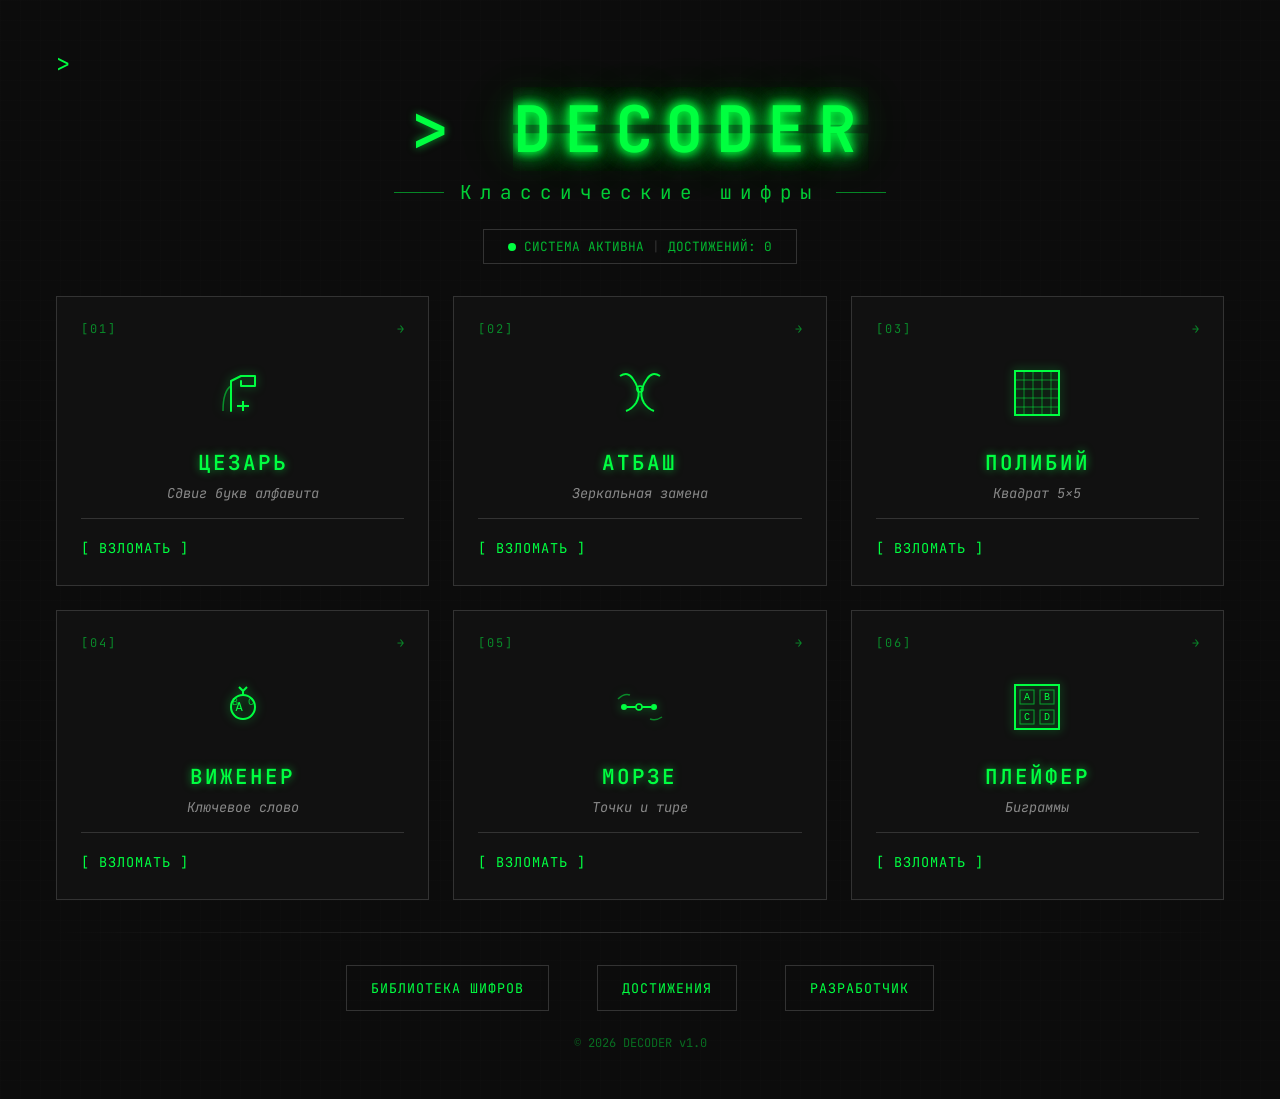
==== index.html @ 1907a8b9 "DECODER - первая версия" ====
<!DOCTYPE html>
<html lang="ru">
<head>
  <meta charset="UTF-8">
  <meta name="viewport" content="width=device-width, initial-scale=1.0, user-scalable=no">
  <title>DECODER | Классические шифры</title>
  <link rel="stylesheet" href="styles.css">
  <link rel="preconnect" href="https://fonts.googleapis.com">
  <link rel="preconnect" href="https://fonts.gstatic.com" crossorigin>
  <link href="https://fonts.googleapis.com/css2?family=JetBrains+Mono:wght@400;600&display=swap" rel="stylesheet">
</head>
<body>
  <div id="app">
    <div class="terminal-loader">
      <span class="prompt">></span> Загрузка системы...
      <div class="loading-bar"><div class="progress"></div></div>
    </div>
  </div>
  <script type="module" src="app.js"></script>
</body>
</html>
---- styles.css ----
:root {
  --bg-primary: #0C0C0C;
  --bg-secondary: #111111;
  --scratchpad-bg: #161616;
  --text-primary: #00FF41;
  --text-error: #FF3333;
  --text-link: #00BFFF;
  --border-dim: #333333;
  --border-bright: #00FF41;
  --font-mono: 'JetBrains Mono', 'Fira Code', 'Source Code Pro', 'Courier New', 'Consolas', monospace;
  --glow: 0 0 8px rgba(0, 255, 65, 0.6);
}

* {
  margin: 0;
  padding: 0;
  box-sizing: border-box;
}

body {
  background-color: var(--bg-primary);
  color: var(--text-primary);
  font-family: var(--font-mono);
  min-height: 100vh;
  display: flex;
  justify-content: center;
  align-items: flex-start;
  padding: 2rem;
  background-image: 
    linear-gradient(rgba(26, 26, 26, 0.1) 1px, transparent 1px),
    linear-gradient(90deg, rgba(26, 26, 26, 0.1) 1px, transparent 1px);
  background-size: 20px 20px;
}

#app {
  width: 100%;
  max-width: 1200px;
  margin: 0 auto;
}

/* Скроллбары */
::-webkit-scrollbar {
  width: 4px;
  height: 4px;
}
::-webkit-scrollbar-track {
  background: #000;
}
::-webkit-scrollbar-thumb {
  background: rgba(0, 255, 65, 0.5);
  border-radius: 2px;
}

/* Стандартный скроллбар для Firefox */
* {
  scrollbar-width: thin;
  scrollbar-color: rgba(0, 255, 65, 0.5) #000;
}

/* Базовые элементы */
h1, h2, h3, .title {
  font-family: var(--font-mono);
  text-transform: uppercase;
  letter-spacing: 2px;
  font-weight: 600;
  margin-bottom: 1.5rem;
  color: var(--text-primary);
  text-shadow: var(--glow);
}
h1::before, h2::before {
  content: '> ';
}
h1 { font-size: 2rem; }
h2 { font-size: 1.5rem; }

button {
  font-family: var(--font-mono);
  background: transparent;
  color: var(--text-primary);
  border: 1px solid var(--text-primary);
  padding: 0.8rem 1.5rem;
  cursor: pointer;
  text-transform: uppercase;
  letter-spacing: 1px;
  transition: all 0.2s ease;
  margin: 0.5rem;
  user-select: none;
}
button:hover {
  background: var(--text-primary);
  color: var(--bg-primary);
  box-shadow: var(--glow);
}
button:active {
  transform: scale(0.98);
}
button.primary {
  font-weight: bold;
  font-size: 1.2rem;
}
button.primary::before {
  content: '[ ';
}
button.primary::after {
  content: ' ]';
}
button.danger {
  border-color: var(--text-error);
  color: var(--text-error);
}
button.danger:hover {
  background: var(--text-error);
  color: var(--bg-primary);
}
button.small {
  padding: 0.4rem 0.8rem;
  font-size: 0.8rem;
}

input[type="text"],
input[type="number"] {
  font-family: var(--font-mono);
  background: transparent;
  border: none;
  border-bottom: 1px solid var(--border-dim);
  color: var(--text-primary);
  padding: 0.5rem 0.2rem;
  outline: none;
  caret-color: var(--text-primary);
  transition: border-color 0.3s;
}
input[type="text"]:focus,
input[type="number"]:focus {
  border-bottom-color: var(--border-bright);
}

input[type="range"] {
  -webkit-appearance: none;
  appearance: none;
  width: 100%;
  background: transparent;
}
input[type="range"]:focus {
  outline: none;
}
input[type="range"]::-webkit-slider-runnable-track {
  height: 4px;
  background: var(--border-dim);
  border: none;
}
input[type="range"]::-webkit-slider-thumb {
  -webkit-appearance: none;
  appearance: none;
  height: 16px;
  width: 16px;
  background: var(--text-primary);
  margin-top: -6px;
  cursor: pointer;
}
input[type="range"]::-moz-range-track {
  height: 4px;
  background: var(--border-dim);
  border: none;
}
input[type="range"]::-moz-range-thumb {
  height: 16px;
  width: 16px;
  background: var(--text-primary);
  border: none;
  cursor: pointer;
}

.panel {
  background: var(--bg-secondary);
  border: 1px solid #0F0F0F;
  padding: 1.5rem;
  margin-bottom: 1.5rem;
  transition: border-color 0.3s;
}
.panel:hover {
  border-color: var(--text-primary);
}

.label {
  text-transform: uppercase;
  font-size: 0.8rem;
  color: #888;
  letter-spacing: 1px;
  margin-bottom: 0.5rem;
}

.cipher-text {
  font-size: 2.5rem;
  letter-spacing: 0.5rem;
  word-break: break-all;
  color: var(--text-primary);
  text-shadow: var(--glow);
  background: rgba(0,0,0,0.5);
  padding: 1rem;
  border: 1px dashed var(--border-dim);
}

.prompt {
  color: var(--text-primary);
  margin-right: 5px;
}

.attempts-indicator {
  display: flex;
  align-items: center;
  gap: 1rem;
  font-size: 1.1rem;
}
.attempt-token {
  font-size: 1.5rem;
}

.error-message {
  color: var(--text-error);
  border: 1px solid var(--text-error);
  padding: 0.5rem;
  margin-top: 0.5rem;
  animation: pulse 0.5s 3;
}

@keyframes pulse {
  0% { opacity: 1; }
  50% { opacity: 0.3; }
  100% { opacity: 1; }
}

.timer {
  font-size: 2rem;
  font-weight: bold;
  background: #000;
  padding: 0.2rem 1rem;
  display: inline-block;
}
.timer.warning {
  color: var(--text-error);
  animation: blink 1s infinite;
}
.timer.critical {
  color: var(--text-error);
  animation: blink 0.5s infinite;
}
@keyframes blink {
  50% { opacity: 0; }
}

.grid {
  display: grid;
  gap: 1rem;
}
.grid-5x5 {
  grid-template-columns: repeat(5, 1fr);
}
.grid-cards {
  grid-template-columns: repeat(auto-fit, minmax(250px, 1fr));
}

.badge {
  display: inline-block;
  padding: 0.2rem 0.5rem;
  border: 1px solid var(--text-primary);
  margin: 0.2rem;
  font-size: 0.8rem;
}

.cipher-card {
  transition: all 0.3s;
}
.cipher-card:hover {
  border-color: var(--text-primary);
  box-shadow: var(--glow);
  transform: translateY(-2px);
}

.modal-overlay {
  position: fixed;
  top: 0; left: 0; right: 0; bottom: 0;
  background: rgba(0,0,0,0.85);
  display: flex;
  justify-content: center;
  align-items: center;
  z-index: 1000;
}
.modal-box {
  background: var(--bg-secondary);
  border: 1px solid var(--text-primary);
  padding: 2rem;
  max-width: 500px;
  width: 90%;
  text-align: center;
  box-shadow: 0 0 20px rgba(0,255,65,0.2);
  position: relative;
}
.modal-box h2::before {
  content: '[SYSTEM] ';
}
.modal-close-btn {
  position: absolute;
  top: 2px;
  right: 12px;
  background: transparent;
  border: 1px solid var(--text-primary);
  color: var(--text-primary);
  padding: 0.3rem 0.6rem;
  cursor: pointer;
  font-family: var(--font-mono);
  font-size: 0.9rem;
  transition: all 0.2s;
  line-height: 1;
}

.modal-close-btn:hover {
  background: var(--text-primary);
  color: var(--bg-primary);
  box-shadow: 0 0 5px rgba(0, 255, 65, 0.3);
}

.terminal-loader {
  text-align: center;
  margin-top: 20vh;
}
.loading-bar {
  width: 200px;
  height: 4px;
  background: var(--border-dim);
  margin: 1rem auto;
}
.progress {
  width: 50%;
  height: 100%;
  background: var(--text-primary);
  animation: loading 1.5s infinite;
}
@keyframes loading {
  0% { width: 0%; }
  100% { width: 100%; }
}

/* Адаптивность для планшетов */
@media (max-width: 768px) {
  body {
    padding: 1rem;
  }
  .cipher-text {
    font-size: 1.8rem;
    letter-spacing: 0.3rem;
  }
  .grid-cards {
    grid-template-columns: 1fr;
  }
}

.home-container {
  max-width: 1200px;
  margin: 0 auto;
  padding: 1rem;
}

/* Заголовок */
.home-header {
  text-align: center;
  margin-bottom: 2rem;
  position: relative;
}

.header-line {
  text-align: left;
  margin-bottom: 0.5rem;
}

.prompt-symbol {
  color: var(--text-primary);
  font-size: 1.5rem;
  animation: blink 1s infinite;
}

.main-title {
  font-size: 4rem;
  letter-spacing: 1rem;
  margin-bottom: 0.5rem;
  position: relative;
}

.glitch-text {
  position: relative;
  text-shadow: 
    0 0 10px rgba(0, 255, 65, 0.8),
    0 0 20px rgba(0, 255, 65, 0.6),
    0 0 40px rgba(0, 255, 65, 0.4),
    0 0 80px rgba(0, 255, 65, 0.2);
}

.glitch-text::before,
.glitch-text::after {
  content: attr(data-text);
  position: absolute;
  top: 0;
  left: 0;
  width: 100%;
  height: 100%;
}

.glitch-text::before {
  color: rgba(0, 255, 65, 0.3);
  animation: glitch-1 2s infinite;
  clip-path: polygon(0 0, 100% 0, 100% 45%, 0 45%);
}

.glitch-text::after {
  color: rgba(0, 255, 65, 0.3);
  animation: glitch-2 3s infinite;
  clip-path: polygon(0 55%, 100% 55%, 100% 100%, 0 100%);
}

@keyframes glitch-1 {
  0%, 100% { transform: translate(0); }
  20% { transform: translate(-2px, 2px); }
  40% { transform: translate(-2px, -1px); }
  60% { transform: translate(2px, 1px); }
  80% { transform: translate(2px, -1px); }
}

@keyframes glitch-2 {
  0%, 100% { transform: translate(0); }
  10% { transform: translate(2px, -1px); }
  30% { transform: translate(1px, 2px); }
  50% { transform: translate(-1px, -1px); }
  70% { transform: translate(-2px, 1px); }
  90% { transform: translate(1px, 2px); }
}

.subtitle-container {
  display: flex;
  align-items: center;
  justify-content: center;
  gap: 1rem;
  margin-bottom: 1.5rem;
}

.line-decoration {
  width: 50px;
  height: 1px;
  background: var(--text-primary);
  opacity: 0.5;
}

.subtitle {
  font-size: 1.2rem;
  letter-spacing: 0.5rem;
  color: var(--text-primary);
  opacity: 0.8;
}

.status-info {
  display: inline-flex;
  align-items: center;
  gap: 0.5rem;
  padding: 0.5rem 1.5rem;
  border: 1px solid var(--border-dim);
  font-size: 0.8rem;
}

.status-dot {
  width: 8px;
  height: 8px;
  background: var(--text-primary);
  border-radius: 50%;
  animation: pulse-status 2s infinite;
}

@keyframes pulse-status {
  0%, 100% { opacity: 1; box-shadow: 0 0 5px var(--text-primary); }
  50% { opacity: 0.3; box-shadow: 0 0 15px var(--text-primary); }
}

.status-separator {
  color: var(--border-dim);
}

.status-text {
  opacity: 0.7;
}

/* Сетка карточек */
.cipher-grid {
  display: grid;
  grid-template-columns: repeat(auto-fit, minmax(280px, 1fr));
  gap: 1.5rem;
  margin-bottom: 2rem;
}

.cipher-card {
  background: var(--bg-secondary);
  border: 1px solid var(--border-dim);
  padding: 1.5rem;
  cursor: pointer;
  position: relative;
  transition: all 0.3s ease;
  animation: fadeInUp 0.5s ease forwards;
  opacity: 0;
}

.cipher-card::before {
  content: '';
  position: absolute;
  top: 0;
  left: 0;
  right: 0;
  height: 1px;
  background: var(--text-primary);
  opacity: 0;
  transition: opacity 0.3s;
}

.cipher-card:hover {
  border-color: var(--text-primary);
  transform: translateY(-5px);
  box-shadow: 
    0 5px 20px rgba(0, 255, 65, 0.2),
    0 0 0 1px rgba(0, 255, 65, 0.3);
}

.cipher-card:hover::before {
  opacity: 1;
}

@keyframes fadeInUp {
  from {
    opacity: 0;
    transform: translateY(20px);
  }
  to {
    opacity: 1;
    transform: translateY(0);
  }
}

.card-header {
  display: flex;
  justify-content: space-between;
  align-items: center;
  margin-bottom: 1rem;
  font-size: 0.75rem;
  opacity: 0.5;
}

.card-number {
  letter-spacing: 2px;
}

.card-arrow {
  transition: transform 0.3s;
}

.cipher-card:hover .card-arrow {
  transform: translateX(5px);
}

.card-icon {
  display: flex;
  justify-content: center;
  align-items: center;
  height: 80px;
  margin-bottom: 1rem;
}

.card-icon svg {
  filter: drop-shadow(0 0 5px rgba(0, 255, 65, 0.5));
  transition: filter 0.3s;
}

.cipher-card:hover .card-icon svg {
  filter: drop-shadow(0 0 10px rgba(0, 255, 65, 0.8));
}

.card-content {
  text-align: center;
  margin-bottom: 1rem;
}

.card-title {
  font-size: 1.3rem;
  letter-spacing: 3px;
  margin-bottom: 0.5rem;
}

.card-description {
  font-size: 0.85rem;
  color: #888;
  font-style: italic;
}

.card-footer {
  display: flex;
  justify-content: space-between;
  align-items: center;
  padding-top: 1rem;
  border-top: 1px solid var(--border-dim);
  font-size: 0.85rem;
}

.card-action {
  letter-spacing: 1px;
  transition: all 0.3s;
}

.cipher-card:hover .card-action {
  text-shadow: 0 0 5px var(--text-primary);
}

.card-bracket {
  opacity: 0;
  transition: opacity 0.3s;
  font-size: 1.2rem;
}

.cipher-card:hover .card-bracket {
  opacity: 1;
}

/* Футер */
.home-footer {
  margin-top: 2rem;
}

.footer-line {
  height: 1px;
  background: linear-gradient(to right, transparent, var(--border-dim), transparent);
  margin-bottom: 1.5rem;
}

.footer-nav {
  display: flex;
  justify-content: center;
  gap: 2rem;
  flex-wrap: wrap;
  margin-bottom: 1rem;
}

.nav-button {
  display: flex;
  align-items: center;
  gap: 0.5rem;
  background: transparent;
  border: 1px solid var(--border-dim);
  color: var(--text-primary);
  padding: 0.8rem 1.5rem;
  cursor: pointer;
  transition: all 0.3s;
  position: relative;
}

.nav-button:hover {
  border-color: var(--text-primary);
  box-shadow: 0 0 10px rgba(0, 255, 65, 0.2);
}

.nav-icon {
  font-size: 1.2rem;
}

.nav-label {
  letter-spacing: 1px;
}

.nav-badge {
  background: var(--text-primary);
  color: var(--bg-primary);
  padding: 0.2rem 0.5rem;
  font-size: 0.7rem;
  font-weight: bold;
  border-radius: 2px;
  margin-left: 0.5rem;
}

.footer-copyright {
  text-align: center;
  font-size: 0.75rem;
  opacity: 0.4;
  margin-top: 1rem;
}

.copyright-symbol {
  opacity: 0.7;
}

/* ==================== DEVELOPER MODAL ==================== */

.dev-modal {
  position: fixed;
  top: 0;
  left: 0;
  right: 0;
  bottom: 0;
  background: rgba(0, 0, 0, 0.9);
  display: flex;
  justify-content: center;
  align-items: center;
  z-index: 1001;
  animation: fadeIn 0.3s;
}

.dev-modal-content {
  background: var(--bg-secondary);
  border: 1px solid var(--text-primary);
  width: 90%;
  max-width: 550px;
  box-shadow: 0 0 30px rgba(0, 255, 65, 0.2);
}

.dev-modal-header {
  display: flex;
  justify-content: space-between;
  align-items: center;
  padding: 1.2rem 1.5rem;
  border-bottom: 1px solid var(--border-dim);
  font-size: 1.1rem;
  letter-spacing: 3px;
  font-weight: bold;
  color: var(--text-primary);
}

.dev-modal-close {
  background: transparent;
  border: 1px solid var(--text-primary);
  color: var(--text-primary);
  padding: 0.3rem 0.6rem;
  cursor: pointer;
  font-family: var(--font-mono);
  font-size: 0.8rem;
  transition: all 0.2s;
}

.dev-modal-close:hover {
  background: var(--text-primary);
  color: var(--bg-primary);
  box-shadow: 0 0 5px rgba(0, 255, 65, 0.5);
}

.dev-modal-body {
  padding: 1.5rem;
}

.info-section {
  margin-bottom: 0.5rem;
}

.info-label {
  font-size: 0.7rem;
  letter-spacing: 2px;
  color: var(--text-primary);
  opacity: 0.6;
  margin-bottom: 0.3rem;
}

.info-value {
  font-size: 0.9rem;
  color: #ccc;
  line-height: 1.4;
}

.info-value.highlight {
  color: var(--text-primary);
  font-size: 1.1rem;
  font-weight: bold;
  text-shadow: 0 0 5px rgba(0, 255, 65, 0.3);
  letter-spacing: 1px;
}

.info-divider {
  height: 1px;
  background: linear-gradient(to right, transparent, var(--border-dim), transparent);
  margin: 1rem 0;
}

.tech-badge {
  display: inline-block;
  padding: 0.3rem 0.6rem;
  margin: 0.2rem;
  border: 1px solid var(--text-primary);
  color: var(--text-primary);
  font-size: 0.75rem;
  letter-spacing: 1px;
  transition: all 0.3s;
}

.tech-badge:hover {
  background: var(--text-primary);
  color: var(--bg-primary);
  box-shadow: 0 0 8px rgba(0, 255, 65, 0.4);
}

.dev-quote {
  text-align: center;
  font-style: italic;
  opacity: 0.5;
  margin-top: 1rem;
  font-size: 0.8rem;
  letter-spacing: 0.5px;
}

@keyframes fadeIn {
  from { 
    opacity: 0;
    transform: scale(0.95);
  }
  to { 
    opacity: 1;
    transform: scale(1);
  }
}

/* Адаптивность для модального окна */
@media (max-width: 768px) {
  .dev-modal-content {
    width: 95%;
    max-width: 95%;
  }
  
  .dev-modal-header {
    font-size: 0.9rem;
    padding: 1rem;
  }
  
  .dev-modal-body {
    padding: 1rem;
  }
  
  .info-value {
    font-size: 0.8rem;
  }
}

/* ==================== ACHIEVEMENTS STYLES ==================== */

.achievements-container {
  max-width: 1000px;
  margin: 0 auto;
  padding: 1rem;
}

.achievements-header {
  text-align: center;
  margin-bottom: 2rem;
}

/* Одна строка с процентом и категориями */
.stats-inline {
  display: flex;
  align-items: center;
  justify-content: center;
  gap: 2rem;
  flex-wrap: nowrap;
  padding: 1rem 1.5rem;
  border: 1px solid var(--border-dim);
  background: rgba(0, 0, 0, 0.3);
  overflow-x: auto;
  white-space: nowrap;
}

.stats-percent {
  display: flex;
  flex-direction: column;
  align-items: center;
  gap: 0.2rem;
  min-width: 80px;
  flex-shrink: 0;
}

.percent-value {
  font-size: 2.5rem;
  font-weight: bold;
  color: var(--text-primary);
  text-shadow: 0 0 15px rgba(0, 255, 65, 0.6);
  letter-spacing: 2px;
  line-height: 1;
}

.percent-label {
  font-size: 0.75rem;
  color: #888;
  letter-spacing: 1px;
}

.stats-categories {
  display: flex;
  gap: 1.5rem;
  align-items: center;
}

.stats-cat-item {
  display: flex;
  align-items: center;
  gap: 0.4rem;
  font-size: 0.75rem;
  letter-spacing: 1px;
  flex-shrink: 0;
}

.stats-cat-icon {
  font-size: 0.9rem;
}

.stats-cat-name {
  color: #888;
  text-transform: uppercase;
}

.stats-cat-count {
  color: var(--text-primary);
  font-weight: bold;
  font-size: 0.85rem;
}

/* Сетка достижений 2×N */
.achievements-grid-full {
  display: grid;
  grid-template-columns: repeat(2, 1fr);
  gap: 0.8rem;
  margin-top: 2rem;
}

/* ==================== ACHIEVEMENTS STYLES ==================== */

.achievements-container {
  max-width: 1000px;
  margin: 0 auto;
  padding: 1rem;
}

.achievements-header {
  text-align: center;
  margin-bottom: 2rem;
}

/* Статистика в одну строку */
.stats-inline {
  display: flex;
  align-items: center;
  justify-content: center;
  gap: 2rem;
  flex-wrap: nowrap;
  padding: 1.2rem 2rem;
  border: 1px solid var(--border-dim);
  background: rgba(0, 0, 0, 0.3);
  overflow-x: auto;
}

.stats-percent {
  display: flex;
  flex-direction: column;
  align-items: center;
  gap: 0.3rem;
  min-width: 90px;
  flex-shrink: 0;
}

.percent-value {
  font-size: 3rem;
  font-weight: bold;
  color: var(--text-primary);
  text-shadow: 0 0 20px rgba(0, 255, 65, 0.5);
  letter-spacing: 2px;
  line-height: 1;
}

.percent-label {
  font-size: 0.85rem;
  color: #888;
  letter-spacing: 2px;
}

.stats-categories {
  display: flex;
  gap: 2rem;
  align-items: center;
}

.stats-cat-item {
  display: flex;
  align-items: center;
  gap: 0.5rem;
  font-size: 0.8rem;
  letter-spacing: 1.5px;
  flex-shrink: 0;
}

.stats-cat-icon {
  font-size: 1rem;
}

.stats-cat-name {
  color: #888;
  font-weight: bold;
}

.stats-cat-count {
  color: var(--text-primary);
  font-weight: bold;
  font-size: 0.9rem;
  background: rgba(0, 255, 65, 0.1);
  padding: 0.2rem 0.5rem;
  border-radius: 2px;
}

/* Сетка достижений */
.achievements-grid-full {
  display: grid;
  grid-template-columns: repeat(2, 1fr);
  gap: 1rem;
  margin-top: 2rem;
}

/* Карточка достижения — КРУПНЕЕ */
.achievement-card {
  display: flex;
  align-items: center;
  gap: 1.2rem;
  padding: 1.4rem 1.6rem;
  border: 1px solid var(--border-dim);
  background: var(--bg-secondary);
  transition: all 0.3s;
  border-radius: 2px;
  min-height: 100px;
}

.achievement-card.unlocked {
  border-color: rgba(0, 255, 65, 0.25);
  background: rgba(0, 255, 65, 0.03);
}

.achievement-card.locked {
  opacity: 0.5;
  filter: grayscale(0.6);
}

.achievement-card:hover {
  border-color: var(--text-primary);
  transform: translateY(-3px);
  box-shadow: 0 6px 20px rgba(0, 255, 65, 0.15);
  z-index: 1;
}

.ach-icon {
  font-size: 2.8rem;
  min-width: 65px;
  text-align: center;
  filter: drop-shadow(0 0 5px rgba(0, 255, 65, 0.4));
  line-height: 1;
}

.locked .ach-icon {
  filter: grayscale(1) opacity(0.4);
}

.ach-info {
  flex: 1;
  min-width: 0;
}

.ach-header {
  display: flex;
  align-items: center;
  gap: 0.6rem;
  margin-bottom: 0.4rem;
}

.ach-header h3 {
  font-size: 1.05rem;
  margin: 0;
  color: var(--text-primary);
  letter-spacing: 1.5px;
  font-weight: bold;
  text-transform: uppercase;
}

.ach-cat-badge {
  font-size: 0.9rem;
  margin-left: auto;
  opacity: 0.9;
}

.ach-info p {
  font-size: 0.85rem;
  color: #bbb;
  margin: 0 0 0.5rem 0;
  line-height: 1.4;
}

.ach-meta {
  display: flex;
  align-items: center;
  gap: 0.5rem;
}

.ach-rarity-badge {
  font-size: 0.65rem;
  text-transform: uppercase;
  letter-spacing: 2px;
  padding: 0.15rem 0.5rem;
  border: 1px solid;
  border-radius: 2px;
  opacity: 0.9;
}

.ach-status {
  font-size: 1.4rem;
  min-width: 40px;
  text-align: center;
  flex-shrink: 0;
}

.ach-badge {
  display: inline-block;
  padding: 0.3rem 0.5rem;
  border-radius: 3px;
  font-size: 0.9rem;
}

.unlocked-badge {
  background: var(--text-primary);
  color: var(--bg-primary);
  box-shadow: 0 0 10px rgba(0, 255, 65, 0.5);
  font-weight: bold;
}

.locked-badge {
  color: var(--border-dim);
  opacity: 0.4;
  font-size: 1.2rem;
}

/* Адаптивность */
@media (max-width: 768px) {
  .stats-inline {
    flex-direction: column;
    gap: 1.2rem;
    padding: 1.2rem;
  }
  
  .stats-categories {
    flex-wrap: wrap;
    justify-content: center;
    gap: 1rem;
  }
  
  .achievements-grid-full {
    grid-template-columns: 1fr;
  }
  
  .achievement-card {
    padding: 1rem;
    gap: 0.8rem;
  }
  
  .ach-icon {
    font-size: 2rem;
    min-width: 50px;
  }
  
  .ach-header h3 {
    font-size: 0.9rem;
  }
  
  .ach-info p {
    font-size: 0.78rem;
  }
}

.library-container {
  max-width: 1200px;
  margin: 0 auto;
  padding: 1rem;
}

.library-header {
  text-align: center;
  margin-bottom: 3rem;
}

.library-grid {
  display: grid;
  grid-template-columns: repeat(auto-fit, minmax(350px, 1fr));
  gap: 1.5rem;
  margin-bottom: 2rem;
}

.library-card {
  background: var(--bg-secondary);
  border: 1px solid var(--border-dim);
  padding: 1.5rem;
  cursor: pointer;
  transition: all 0.3s ease;
  position: relative;
}

.library-card::after {
  content: '';
  position: absolute;
  bottom: 0;
  left: 0;
  right: 0;
  height: 2px;
  background: var(--text-primary);
  transform: scaleX(0);
  transition: transform 0.3s;
}

.library-card:hover {
  border-color: var(--text-primary);
  transform: translateY(-3px);
  box-shadow: 0 5px 15px rgba(0, 255, 65, 0.15);
}

.library-card:hover::after {
  transform: scaleX(1);
}

.library-card-header {
  display: flex;
  justify-content: space-between;
  align-items: center;
  margin-bottom: 1rem;
  font-size: 0.75rem;
  opacity: 0.5;
}

.library-card-title {
  font-size: 1.5rem;
  letter-spacing: 3px;
  margin-bottom: 1rem;
  color: var(--text-primary);
}

.library-card-preview {
  font-size: 0.85rem;
  color: #999;
  line-height: 1.5;
  margin-bottom: 1.5rem;
}

.library-card-footer {
  text-align: right;
  font-size: 0.85rem;
}

/* Детальный просмотр шифра */
#cipherDetail {
  position: fixed;
  top: 0;
  left: 0;
  right: 0;
  bottom: 0;
  z-index: 1000;
}

.detail-overlay {
  position: absolute;
  top: 0;
  left: 0;
  right: 0;
  bottom: 0;
  background: rgba(0, 0, 0, 0.9);
  overflow-y: auto;
  padding: 2rem 1rem;
  animation: fadeIn 0.3s;
}

.detail-content {
  max-width: 800px;
  margin: 0 auto;
  background: var(--bg-secondary);
  border: 1px solid var(--text-primary);
  box-shadow: 0 0 30px rgba(0, 255, 65, 0.2);
}

.detail-header {
  display: flex;
  justify-content: space-between;
  align-items: center;
  padding: 1.5rem;
  border-bottom: 2px solid var(--text-primary);
}

.detail-header h2 {
  margin: 0;
  font-size: 1.8rem;
  letter-spacing: 3px;
}

.detail-close {
  background: transparent;
  border: 1px solid var(--text-primary);
  color: var(--text-primary);
  padding: 0.5rem 0.8rem;
  cursor: pointer;
  font-family: var(--font-mono);
  font-size: 1rem;
  transition: all 0.2s;
}

.detail-close:hover {
  background: var(--text-primary);
  color: var(--bg-primary);
}

.detail-body {
  padding: 2rem;
}

.detail-section {
  margin-bottom: 2rem;
  padding-bottom: 2rem;
  border-bottom: 1px solid var(--border-dim);
}

.detail-section:last-child {
  border-bottom: none;
}

.detail-section-title {
  font-size: 1.1rem;
  letter-spacing: 2px;
  color: var(--text-primary);
  margin-bottom: 1rem;
  display: flex;
  align-items: center;
  gap: 0.5rem;
}

.section-icon {
  font-size: 1.2rem;
}

.detail-text {
  color: #ccc;
  line-height: 1.7;
}

.detail-text p {
  margin-bottom: 0.8rem;
}

.detail-text strong {
  color: var(--text-primary);
}

/* Блок примера */
.example-block {
  background: rgba(0, 0, 0, 0.3);
  border: 1px solid var(--border-dim);
  padding: 1rem;
  margin-top: 1rem;
}

.example-step {
  display: flex;
  gap: 1rem;
  margin-bottom: 0.5rem;
  align-items: baseline;
}

.example-label {
  min-width: 130px;
  font-size: 0.8rem;
  color: #888;
  letter-spacing: 1px;
}

.example-value {
  color: var(--text-primary);
  letter-spacing: 2px;
  font-weight: bold;
}

.example-value.highlight {
  font-size: 1.3rem;
  text-shadow: 0 0 5px rgba(0, 255, 65, 0.5);
}

.mini-grid {
  background: rgba(0, 255, 65, 0.03);
  padding: 0.5rem;
  border: 1px solid var(--border-dim);
  font-family: var(--font-mono);
  font-size: 0.75rem;
  line-height: 1.8;
  display: inline-block;
}

.mini-grid-row {
  letter-spacing: 2px;
}

/* Футер детального просмотра */
.detail-footer {
  padding: 1.5rem;
  border-top: 1px solid var(--border-dim);
  display: flex;
  justify-content: center;
  gap: 1rem;
  flex-wrap: wrap;
}

.detail-footer .nav-button {
  margin: 0;
}

/* Адаптивность */
@media (max-width: 768px) {
  .library-grid {
    grid-template-columns: 1fr;
  }
  
  .detail-content {
    max-width: 100%;
  }
  
  .detail-header h2 {
    font-size: 1.3rem;
    letter-spacing: 1px;
  }
  
  .detail-body {
    padding: 1.5rem;
  }
  
  .example-step {
    flex-direction: column;
    gap: 0.2rem;
  }
  
  .example-label {
    min-width: auto;
  }
}

.level-select-container {
  max-width: 900px;
  margin: 0 auto;
  padding: 1rem;
}

.level-select-header {
  margin-bottom: 1.5rem;
}

.levels-grid {
  display: grid;
  grid-template-columns: repeat(3, 1fr);
  gap: 1.2rem;
  margin-bottom: 1.5rem;
}

.level-card {
  background: var(--bg-secondary);
  border: 1px solid var(--border-dim);
  padding: 1.3rem 1.2rem;
  cursor: pointer;
  transition: all 0.3s ease;
  position: relative;
  display: flex;
  flex-direction: column;
}

.level-card::before {
  content: '';
  position: absolute;
  top: 0;
  left: 0;
  right: 0;
  height: 2px;
  background: var(--level-color, var(--text-primary));
  opacity: 0;
  transition: opacity 0.3s;
}

.level-card:hover {
  border-color: var(--level-color, var(--text-primary));
  transform: translateY(-4px);
  box-shadow: 0 6px 20px rgba(0, 0, 0, 0.4);
}

.level-card:hover::before {
  opacity: 1;
}

.level-card-header {
  display: flex;
  align-items: center;
  justify-content: space-between;
  gap: 0.5rem;
  margin-bottom: 0.8rem;
}

.level-icon {
  font-size: 1.8rem;
  line-height: 1;
}

.level-number {
  font-size: 0.6rem;
  letter-spacing: 2px;
  color: #777;
  text-transform: uppercase;
}

.level-name {
  font-size: 1.3rem;
  letter-spacing: 2px;
  margin-bottom: 1rem;
  font-weight: bold;
  text-align: center;
}

.level-stats {
  display: flex;
  flex-direction: column;
  gap: 0.35rem;
  margin-bottom: 1rem;
  flex: 1;
}

.level-stat {
  display: flex;
  justify-content: space-between;
  align-items: center;
  padding: 0.4rem 0;
  border-bottom: 1px solid rgba(255, 255, 255, 0.04);
}

.level-stat-label {
  font-size: 0.68rem;
  letter-spacing: 1px;
  color: #888;
  text-align: left;
}

.level-stat-value {
  font-size: 0.75rem;
  color: var(--text-primary);
  font-weight: bold;
  letter-spacing: 0.5px;
  text-align: right;
}

.level-description {
  font-size: 0.7rem;
  color: #999;
  line-height: 1.4;
  margin-bottom: 1rem;
  text-align: center;
  font-style: italic;
}

.level-play-btn {
  width: 100%;
  padding: 0.6rem;
  font-size: 0.9rem;
  letter-spacing: 2px;
  background: transparent;
  border: 2px solid;
  cursor: pointer;
  font-family: var(--font-mono);
  text-transform: uppercase;
  transition: all 0.3s;
  margin: 0;
}

.level-play-btn:hover {
  background: var(--level-color, var(--text-primary));
  color: var(--bg-primary) !important;
  box-shadow: 0 0 15px rgba(0, 255, 65, 0.2);
}

/* Адаптивность */
@media (max-width: 768px) {
  .levels-grid {
    grid-template-columns: 1fr;
    gap: 1rem;
  }
  
  .level-card {
    padding: 1.2rem;
  }
  
  .level-name {
    font-size: 1.2rem;
  }
}

.atbash-table {
  background: rgba(0, 0, 0, 0.3);
  border: 1px solid var(--border-dim);
  padding: 1rem;
  border-radius: 2px;
}

.atbash-table span {
  font-family: var(--font-mono);
}

.atbash-char-input {
  font-family: var(--font-mono) !important;
  outline: none;
  transition: all 0.2s ease;
}

.atbash-char-input:focus {
  border-color: var(--text-primary) !important;
  box-shadow: 0 0 8px rgba(0, 255, 65, 0.3);
  z-index: 1;
  position: relative;
}

.polybius-char-input {
  font-family: var(--font-mono) !important;
  outline: none;
  transition: all 0.2s ease;
  text-transform: uppercase;
  border-radius: 2px;
}

.polybius-char-input:focus {
  border-color: var(--text-primary) !important;
  box-shadow: 0 0 8px rgba(0, 255, 65, 0.3);
  z-index: 1;
  position: relative;
}

.polybius-char-input::placeholder {
  color: rgba(0, 255, 65, 0.15);
  font-size: 0.8rem;
}

.vigenere-char-input {
  font-family: var(--font-mono) !important;
  outline: none;
  transition: all 0.2s ease;
  text-transform: uppercase;
  border-radius: 2px;
}

.vigenere-char-input:focus {
  border-color: var(--text-primary) !important;
  box-shadow: 0 0 8px rgba(0, 255, 65, 0.3);
  z-index: 1;
  position: relative;
}

details summary {
  list-style: none;
}

details summary::-webkit-details-marker {
  display: none;
}

details summary:hover {
  color: var(--text-primary) !important;
}

details[open] summary {
  border-bottom: 1px solid #00FF41;
  color: var(--text-primary) !important;
}

.morse-char-input {
  font-family: var(--font-mono) !important;
  outline: none;
  transition: all 0.2s ease;
  text-transform: uppercase;
  border-radius: 2px;
}

.morse-char-input:focus {
  border-color: var(--text-primary) !important;
  box-shadow: 0 0 8px rgba(0, 255, 65, 0.3);
  z-index: 1;
  position: relative;
}

.playfair-char-input {
  font-family: var(--font-mono) !important;
  outline: none;
  transition: all 0.2s ease;
  text-transform: uppercase;
  border-radius: 2px;
}

.playfair-char-input:focus {
  border-color: var(--text-primary) !important;
  box-shadow: 0 0 8px rgba(0, 255, 65, 0.3);
  z-index: 1;
  position: relative;
}

.main-title {
  font-size: clamp(2rem, 5vw, 4rem);
  letter-spacing: clamp(0.3rem, 1vw, 1rem);
  margin-bottom: 0.5rem;
}

h2 {
  font-size: clamp(1.2rem, 3vw, 1.5rem);
}

.cipher-text {
  font-size: clamp(1.2rem, 3vw, 2.5rem);
  letter-spacing: clamp(0.3rem, 0.8vw, 0.5rem);
}

.achievements-header .main-title {
  font-size: clamp(2rem, 5vw, 3rem);
}

.percent-value {
  font-size: clamp(1.5rem, 4vw, 2.5rem);
}

.stat-value {
  font-size: clamp(1.2rem, 3vw, 2rem);
}

.library-header .main-title {
  font-size: clamp(2rem, 5vw, 2.5rem);
}

.library-card-title {
  font-size: clamp(1.1rem, 3vw, 1.5rem);
}

.detail-header h2 {
  font-size: clamp(1.2rem, 3vw, 1.8rem);
}
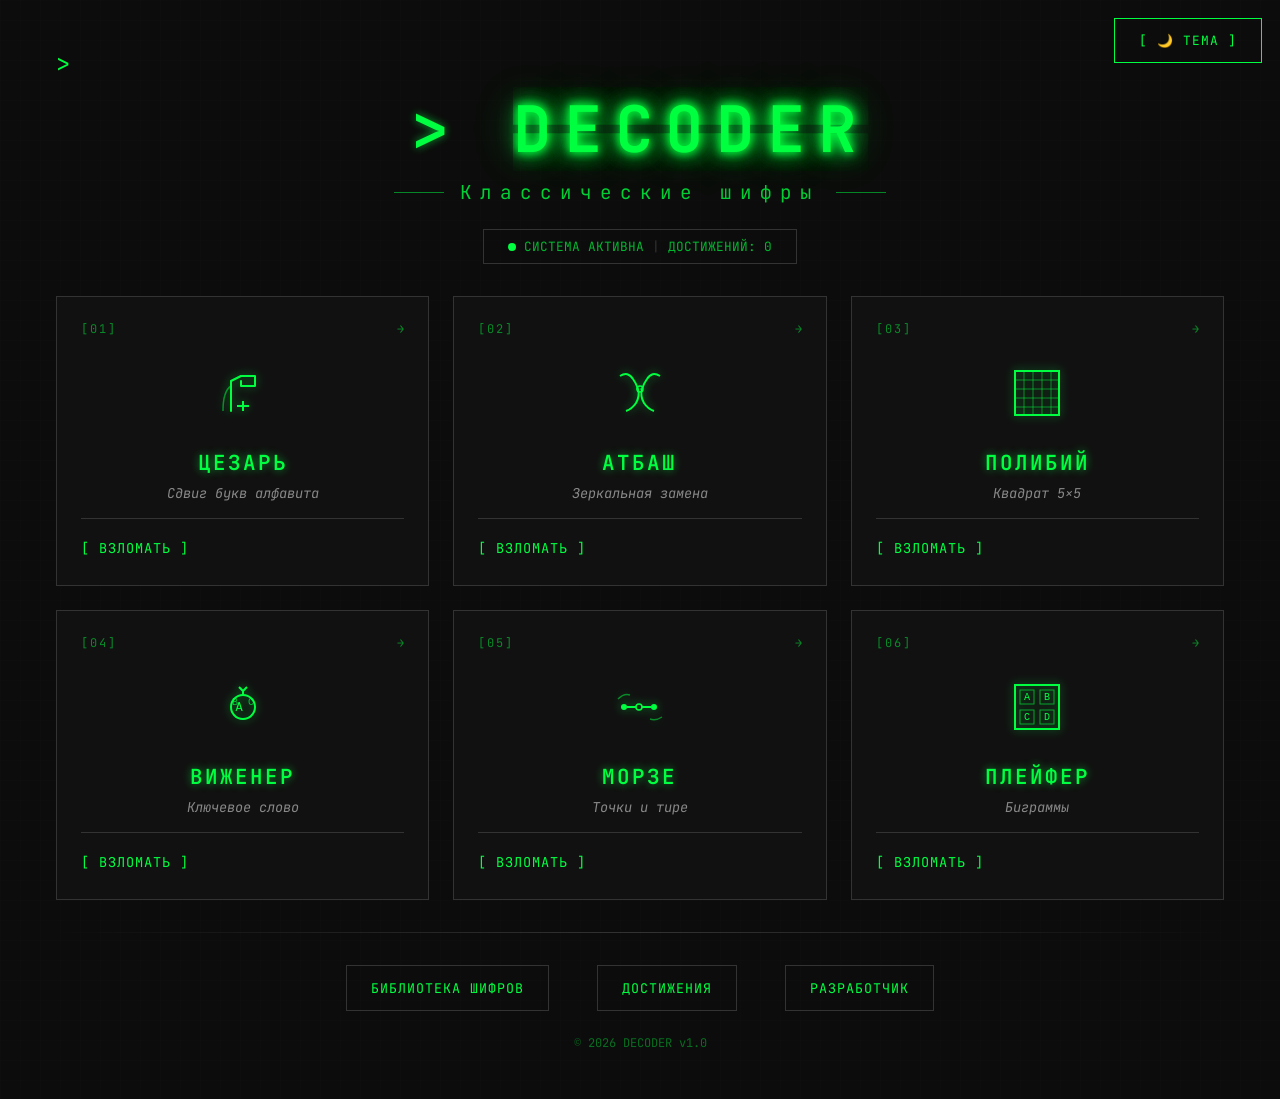
==== commit 37ed35d2: "style" ====
--- a/index.html
+++ b/index.html
@@ -17,5 +17,6 @@
     </div>
   </div>
   <script type="module" src="app.js"></script>
+  <button id="themeToggle" style="position: fixed; top: 10px; right: 10px; z-index: 9999; font-size: 0.8rem;">[ 🌙 ТЕМА ]</button>
 </body>
 </html>
--- a/styles.css
+++ b/styles.css
@@ -1736,4 +1736,93 @@
 
 .detail-header h2 {
   font-size: clamp(1.2rem, 3vw, 1.8rem);
+}
+
+body.light-theme {
+  background-color: #F0F0E8;
+  background-image: 
+    linear-gradient(rgba(0,0,0,0.03) 1px, transparent 1px),
+    linear-gradient(90deg, rgba(0,0,0,0.03) 1px, transparent 1px);
+  color: #1a3a1a;
+}
+
+body.light-theme .panel {
+  background: #FFFFFF;
+  border-color: #ccc;
+}
+
+body.light-theme .cipher-text {
+  color: #1a6b1a;
+  text-shadow: none;
+  background: #f5f5f0;
+}
+
+body.light-theme button {
+  color: #1a6b1a;
+  border-color: #1a6b1a;
+  background: #f9f9f5;
+}
+
+body.light-theme button:hover {
+  background: #1a6b1a;
+  color: #fff;
+}
+
+body.light-theme input[type="text"] {
+  color: #1a3a1a;
+  border-color: #999;
+}
+
+body.light-theme .modal-box {
+  background: #fff;
+  border-color: #1a6b1a;
+}
+
+body.light-theme .dev-modal-content {
+  background: #fff;
+}
+
+body.light-theme .main-title,
+body.light-theme h1, 
+body.light-theme h2 {
+  color: #1a6b1a;
+  text-shadow: none;
+}
+
+body.light-theme .level-card,
+body.light-theme .library-card,
+body.light-theme .achievement-card {
+  background: #fff;
+  border-color: #ccc;
+}
+
+body.light-theme .level-card:hover,
+body.light-theme .library-card:hover {
+  border-color: #1a6b1a;
+  box-shadow: 0 5px 15px rgba(0,0,0,0.1);
+}
+
+body.light-theme .glitch-text {
+  text-shadow: none;
+  color: #1a6b1a;
+}
+
+body.light-theme .timer {
+  background: #eee;
+  color: #1a3a1a;
+}
+
+body.light-theme .progress-bar-container {
+  background: #ddd;
+}
+
+body.light-theme .stats-inline {
+  background: #f5f5f0;
+  border-color: #ccc;
+}
+
+body.light-theme #themeToggle {
+  background: #1a6b1a;
+  color: #fff;
+  border: 1px solid #1a6b1a;
 }
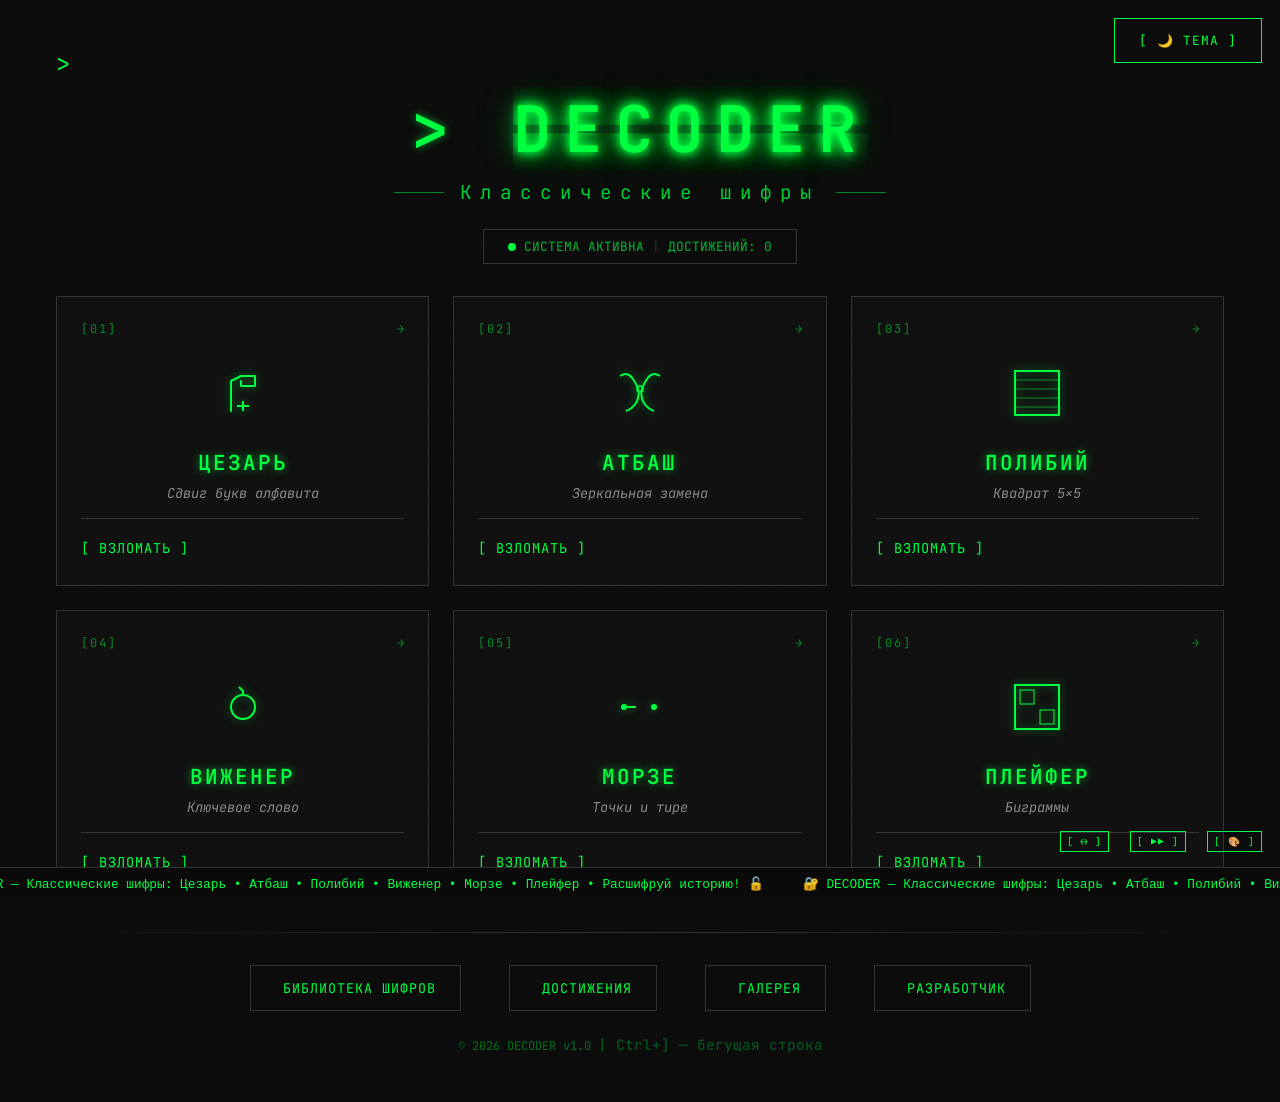
==== commit 68c2e606: "castom" ====
--- a/index.html
+++ b/index.html
@@ -18,5 +18,21 @@
   </div>
   <script type="module" src="app.js"></script>
   <button id="themeToggle" style="position: fixed; top: 10px; right: 10px; z-index: 9999; font-size: 0.8rem;">[ 🌙 ТЕМА ]</button>
+  <div id="marquee" style="position: fixed; bottom: 0; left: 0; right: 0; background: #0a0a0a; border-top: 1px solid #333; padding: 8px 0; z-index: 9998; overflow: hidden;">
+  <div id="marqueeText" style="white-space: nowrap; color: #00FF41; font-family: monospace; font-size: 0.8rem;">
+    🔐 DECODER — Классические шифры: Цезарь • Атбаш • Полибий • Виженер • Морзе • Плейфер • Расшифруй историю! 🔓
+  </div>
+</div>
+<div id="marquee" style="position: fixed; bottom: 0; left: 0; right: 0; background: #0a0a0a; border-top: 1px solid #333; padding: 8px 0; z-index: 9998; overflow: hidden; display: none;">
+  <div id="marqueeText" style="white-space: nowrap; color: #00FF41; font-family: monospace; font-size: 0.8rem;">
+    🔐 DECODER — Классические шифры: Цезарь • Атбаш • Полибий • Виженер • Морзе • Плейфер • Расшифруй историю! 🔓
+  </div>
+  <button id="marqueeClose" style="position: absolute; right: 10px; top: 50%; transform: translateY(-50%); background: transparent; border: 1px solid #00FF41; color: #00FF41; cursor: pointer; font-family: monospace; font-size: 0.7rem; padding: 2px 8px; margin: 0;">[X]</button>
+</div>
+<div id="marqueeControls" style="position: fixed; bottom: 40px; right: 10px; z-index: 9999; display: none; gap: 5px;">
+  <button id="marqueeDir" style="font-size:0.6rem;padding:3px 6px;">[ ↔ ]</button>
+  <button id="marqueeSpeed" style="font-size:0.6rem;padding:3px 6px;">[ ▶▶ ]</button>
+  <button id="marqueeColor" style="font-size:0.6rem;padding:3px 6px;">[ 🎨 ]</button>
+</div>
 </body>
 </html>
--- a/styles.css
+++ b/styles.css
@@ -257,6 +257,38 @@
 }
 .grid-cards {
   grid-template-columns: repeat(auto-fit, minmax(250px, 1fr));
+}
+
+.cipher-card {
+  position: relative;
+  overflow: hidden;
+}
+
+.cipher-card::before,
+.cipher-card::after {
+  content: '';
+  position: absolute;
+  left: 0;
+  right: 0;
+  height: 3px;
+  background: #00FF41;
+  transform: scaleX(0);
+  transition: transform 0.3s ease;
+}
+
+.cipher-card::before {
+  top: 0;
+  transform-origin: left;
+}
+
+.cipher-card::after {
+  bottom: 0;
+  transform-origin: right;
+}
+
+.cipher-card:hover::before,
+.cipher-card:hover::after {
+  transform: scaleX(1);
 }
 
 .badge {
@@ -1737,30 +1769,43 @@
 .detail-header h2 {
   font-size: clamp(1.2rem, 3vw, 1.8rem);
 }
+/* ==================== ПОЛНАЯ СВЕТЛАЯ ТЕМА ==================== */
 
 body.light-theme {
-  background-color: #F0F0E8;
+  background-color: #F5F5F0;
   background-image: 
-    linear-gradient(rgba(0,0,0,0.03) 1px, transparent 1px),
-    linear-gradient(90deg, rgba(0,0,0,0.03) 1px, transparent 1px);
+    linear-gradient(rgba(0,0,0,0.04) 1px, transparent 1px),
+    linear-gradient(90deg, rgba(0,0,0,0.04) 1px, transparent 1px);
   color: #1a3a1a;
 }
 
+/* Панели */
 body.light-theme .panel {
   background: #FFFFFF;
+  border-color: #d0d0c8;
+}
+
+body.light-theme .panel:hover {
+  border-color: #1a6b1a;
+}
+
+/* Текст */
+body.light-theme .cipher-text {
+  color: #1a6b1a !important;
+  text-shadow: none !important;
+  background: #fafaf5;
   border-color: #ccc;
 }
 
-body.light-theme .cipher-text {
-  color: #1a6b1a;
-  text-shadow: none;
-  background: #f5f5f0;
-}
-
+body.light-theme .label {
+  color: #666;
+}
+
+/* Кнопки */
 body.light-theme button {
   color: #1a6b1a;
   border-color: #1a6b1a;
-  background: #f9f9f5;
+  background: transparent;
 }
 
 body.light-theme button:hover {
@@ -1768,61 +1813,441 @@
   color: #fff;
 }
 
-body.light-theme input[type="text"] {
+body.light-theme button.primary {
+  color: #1a6b1a;
+  border-color: #1a6b1a;
+}
+
+body.light-theme button.primary:hover {
+  background: #1a6b1a;
+  color: #fff;
+}
+
+body.light-theme .nav-button {
+  color: #1a6b1a;
+  border-color: #1a6b1a;
+  background: #fff;
+}
+
+body.light-theme .nav-button:hover {
+  background: #1a6b1a;
+  color: #fff;
+}
+
+/* Поля ввода */
+body.light-theme input[type="text"],
+body.light-theme input[type="number"] {
   color: #1a3a1a;
-  border-color: #999;
-}
-
-body.light-theme .modal-box {
+  border-bottom-color: #999;
   background: #fff;
-  border-color: #1a6b1a;
-}
-
-body.light-theme .dev-modal-content {
-  background: #fff;
-}
-
+}
+
+body.light-theme input[type="text"]:focus,
+body.light-theme input[type="number"]:focus {
+  border-bottom-color: #1a6b1a;
+}
+
+/* Заголовки */
 body.light-theme .main-title,
 body.light-theme h1, 
-body.light-theme h2 {
+body.light-theme h2,
+body.light-theme h3 {
+  color: #1a6b1a !important;
+  text-shadow: none !important;
+}
+
+body.light-theme .glitch-text {
+  text-shadow: none !important;
+  color: #1a6b1a !important;
+}
+
+body.light-theme .glitch-text::before,
+body.light-theme .glitch-text::after {
+  display: none;
+}
+
+body.light-theme h1::before,
+body.light-theme h2::before {
   color: #1a6b1a;
-  text-shadow: none;
-}
-
+}
+
+/* Карточки */
+body.light-theme .cipher-card,
 body.light-theme .level-card,
 body.light-theme .library-card,
 body.light-theme .achievement-card {
   background: #fff;
-  border-color: #ccc;
-}
-
+  border-color: #d0d0c8;
+}
+
+body.light-theme .cipher-card:hover,
 body.light-theme .level-card:hover,
-body.light-theme .library-card:hover {
+body.light-theme .library-card:hover,
+body.light-theme .achievement-card:hover {
   border-color: #1a6b1a;
   box-shadow: 0 5px 15px rgba(0,0,0,0.1);
 }
 
-body.light-theme .glitch-text {
-  text-shadow: none;
+body.light-theme .card-title,
+body.light-theme .library-card-title,
+body.light-theme .level-name {
+  color: #1a6b1a !important;
+}
+
+body.light-theme .card-description {
+  color: #666;
+}
+
+body.light-theme .card-number,
+body.light-theme .card-arrow {
+  color: #888;
+}
+
+/* Таблицы и сетки */
+body.light-theme .atbash-table,
+body.light-theme details summary {
+  background: #f5f5f0;
+  border-color: #ccc;
+}
+
+body.light-theme details[open] summary {
+  border-bottom-color: #1a6b1a;
   color: #1a6b1a;
 }
 
+/* Таймер */
 body.light-theme .timer {
   background: #eee;
   color: #1a3a1a;
 }
 
+/* Индикатор попыток */
+body.light-theme .attempts-indicator {
+  color: #1a3a1a;
+}
+
+/* Статистика */
+body.light-theme .stats-inline {
+  background: #fafaf5;
+  border-color: #ccc;
+}
+
+body.light-theme .stats-cat-item {
+  color: #1a3a1a;
+}
+
+body.light-theme .percent-value {
+  color: #1a6b1a;
+  text-shadow: none;
+}
+
+body.light-theme .stat-value {
+  color: #1a6b1a;
+  text-shadow: none;
+}
+
+/* Прогресс-бар */
 body.light-theme .progress-bar-container {
   background: #ddd;
 }
 
-body.light-theme .stats-inline {
+/* Модальные окна */
+body.light-theme .modal-box {
+  background: #fff;
+  border-color: #1a6b1a;
+}
+
+body.light-theme .modal-header {
+  border-bottom-color: #ccc;
+}
+
+body.light-theme .modal-close-btn {
+  color: #1a6b1a;
+  border-color: #1a6b1a;
+}
+
+body.light-theme .modal-close-btn:hover {
+  background: #1a6b1a;
+  color: #fff;
+}
+
+body.light-theme .modal-content {
+  color: #333;
+}
+
+body.light-theme .dev-modal-content {
+  background: #fff;
+}
+
+body.light-theme .dev-modal-header {
+  border-bottom-color: #ccc;
+  color: #1a6b1a;
+}
+
+body.light-theme .dev-modal-body {
+  color: #333;
+}
+
+body.light-theme .info-label {
+  color: #666;
+}
+
+body.light-theme .info-value {
+  color: #333;
+}
+
+body.light-theme .info-value.highlight {
+  color: #1a6b1a;
+  text-shadow: none;
+}
+
+body.light-theme .info-divider {
+  background: #ddd;
+}
+
+body.light-theme .tech-badge {
+  color: #1a6b1a;
+  border-color: #1a6b1a;
+}
+
+body.light-theme .tech-badge:hover {
+  background: #1a6b1a;
+  color: #fff;
+}
+
+/* Детальный просмотр */
+body.light-theme .detail-overlay {
+  background: rgba(245,245,240,0.95);
+}
+
+body.light-theme .detail-content {
+  background: #fff;
+  border-color: #1a6b1a;
+}
+
+body.light-theme .detail-header {
+  border-bottom-color: #1a6b1a;
+}
+
+body.light-theme .detail-text {
+  color: #333;
+}
+
+body.light-theme .example-block {
   background: #f5f5f0;
   border-color: #ccc;
 }
 
+body.light-theme .example-value {
+  color: #1a6b1a;
+  text-shadow: none;
+}
+
+body.light-theme .example-value.highlight {
+  color: #1a6b1a;
+  text-shadow: none;
+}
+
+/* Библиотека */
+body.light-theme .library-card-preview {
+  color: #666;
+}
+
+body.light-theme .library-card:hover::after {
+  background: #1a6b1a;
+}
+
+/* Достижения */
+body.light-theme .achievement-card.unlocked {
+  border-color: rgba(26,107,26,0.3);
+  background: rgba(26,107,26,0.03);
+}
+
+body.light-theme .achievement-card.locked {
+  opacity: 0.6;
+}
+
+body.light-theme .ach-rarity {
+  color: #666;
+}
+
+body.light-theme .ach-info p {
+  color: #666;
+}
+
+body.light-theme .category-title {
+  border-bottom-color: #ccc;
+}
+
+/* Уровни */
+body.light-theme .level-stat {
+  border-bottom-color: #eee;
+}
+
+body.light-theme .level-stat-label {
+  color: #666;
+}
+
+body.light-theme .level-stat-value {
+  color: #1a6b1a;
+}
+
+body.light-theme .level-description {
+  color: #666;
+}
+
+/* Кнопка темы */
 body.light-theme #themeToggle {
   background: #1a6b1a;
   color: #fff;
-  border: 1px solid #1a6b1a;
+  border-color: #1a6b1a;
+}
+
+body.light-theme #themeToggle:hover {
+  background: #fff;
+  color: #1a6b1a;
+}
+
+/* Бегущая строка */
+body.light-theme #marquee {
+  background: #eee;
+  border-top-color: #ccc;
+}
+
+body.light-theme #marqueeText {
+  color: #1a6b1a;
+}
+
+/* Галерея */
+body.light-theme .gallery-item {
+  border-color: #ccc;
+  background: #fff;
+}
+
+body.light-theme .gallery-item:hover {
+  border-color: #1a6b1a;
+}
+
+body.light-theme .gallery-info b {
+  color: #1a6b1a;
+}
+
+/* Скроллбары */
+body.light-theme::-webkit-scrollbar-track {
+  background: #ddd;
+}
+
+body.light-theme::-webkit-scrollbar-thumb {
+  background: #1a6b1a;
+}
+
+body.light-theme * {
+  scrollbar-color: #1a6b1a #ddd;
+}
+
+/* Промпт */
+body.light-theme .prompt-symbol,
+body.light-theme .prompt {
+  color: #1a6b1a;
+}
+
+/* Подзаголовки */
+body.light-theme .subtitle {
+  color: #1a6b1a;
+}
+
+body.light-theme .line-decoration {
+  background: #1a6b1a;
+}
+
+/* Статус */
+body.light-theme .status-dot {
+  background: #1a6b1a;
+  box-shadow: 0 0 5px rgba(26,107,26,0.5);
+}
+
+body.light-theme .status-text {
+  color: #666;
+}
+
+/* Футер */
+body.light-theme .footer-line {
+  background: linear-gradient(to right, transparent, #ccc, transparent);
+}
+
+body.light-theme .footer-copyright {
+  color: #999;
+}
+
+/* Чекбоксы/детали */
+body.light-theme details {
+  border-color: #ccc;
+}
+
+body.light-theme details summary {
+  color: #666;
+}
+
+body.light-theme details summary:hover {
+  color: #1a6b1a;
+}
+
+@keyframes fadeIn {
+  from { opacity: 0; }
+  to { opacity: 1; }
+}
+
+.gallery-container {
+  max-width: 1000px;
+  margin: 0 auto;
+  padding: 1rem;
+}
+
+.gallery-grid {
+  display: grid;
+  grid-template-columns: repeat(auto-fill, minmax(250px, 1fr));
+  gap: 1rem;
+}
+
+.gallery-item {
+  border: 1px solid #333;
+  padding: 0.5rem;
+  position: relative;
+  transition: all 0.3s;
+}
+
+.gallery-item:hover {
+  border-color: #00FF41;
+}
+
+.gallery-item img {
+  width: 100%;
+  height: 180px;
+  object-fit: cover;
+  display: block;
+}
+
+.gallery-info {
+  padding: 0.5rem;
+  font-size: 0.8rem;
+}
+
+.gallery-info b {
+  color: #00FF41;
+  display: block;
+}
+
+.gallery-info span {
+  color: #888;
+  font-size: 0.7rem;
+}
+
+.gallery-delete {
+  position: absolute;
+  top: 8px;
+  right: 8px;
+  font-size: 0.6rem !important;
+  padding: 2px 6px !important;
+  margin: 0 !important;
+  background: rgba(0,0,0,0.7) !important;
 }
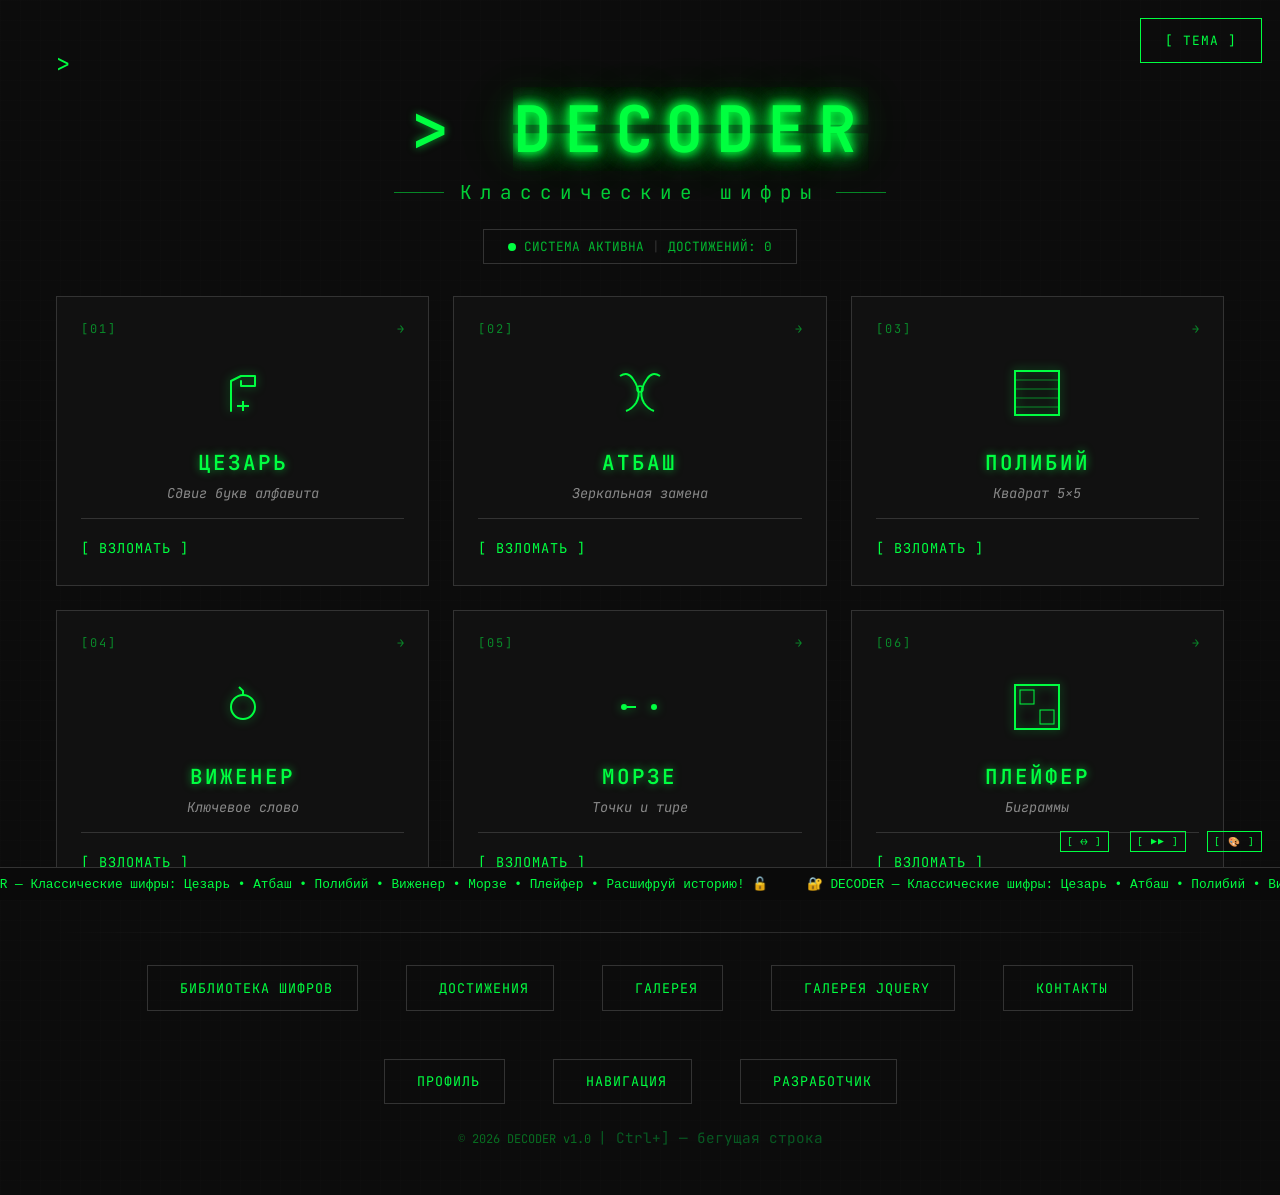
==== commit 3ce5f2b5: "обноленный интерфейс" ====
--- a/index.html
+++ b/index.html
@@ -17,7 +17,7 @@
     </div>
   </div>
   <script type="module" src="app.js"></script>
-  <button id="themeToggle" style="position: fixed; top: 10px; right: 10px; z-index: 9999; font-size: 0.8rem;">[ 🌙 ТЕМА ]</button>
+  <button id="themeToggle" style="position: fixed; top: 10px; right: 10px; z-index: 9999; font-size: 0.8rem;">[ ТЕМА ]</button>
   <div id="marquee" style="position: fixed; bottom: 0; left: 0; right: 0; background: #0a0a0a; border-top: 1px solid #333; padding: 8px 0; z-index: 9998; overflow: hidden;">
   <div id="marqueeText" style="white-space: nowrap; color: #00FF41; font-family: monospace; font-size: 0.8rem;">
     🔐 DECODER — Классические шифры: Цезарь • Атбаш • Полибий • Виженер • Морзе • Плейфер • Расшифруй историю! 🔓
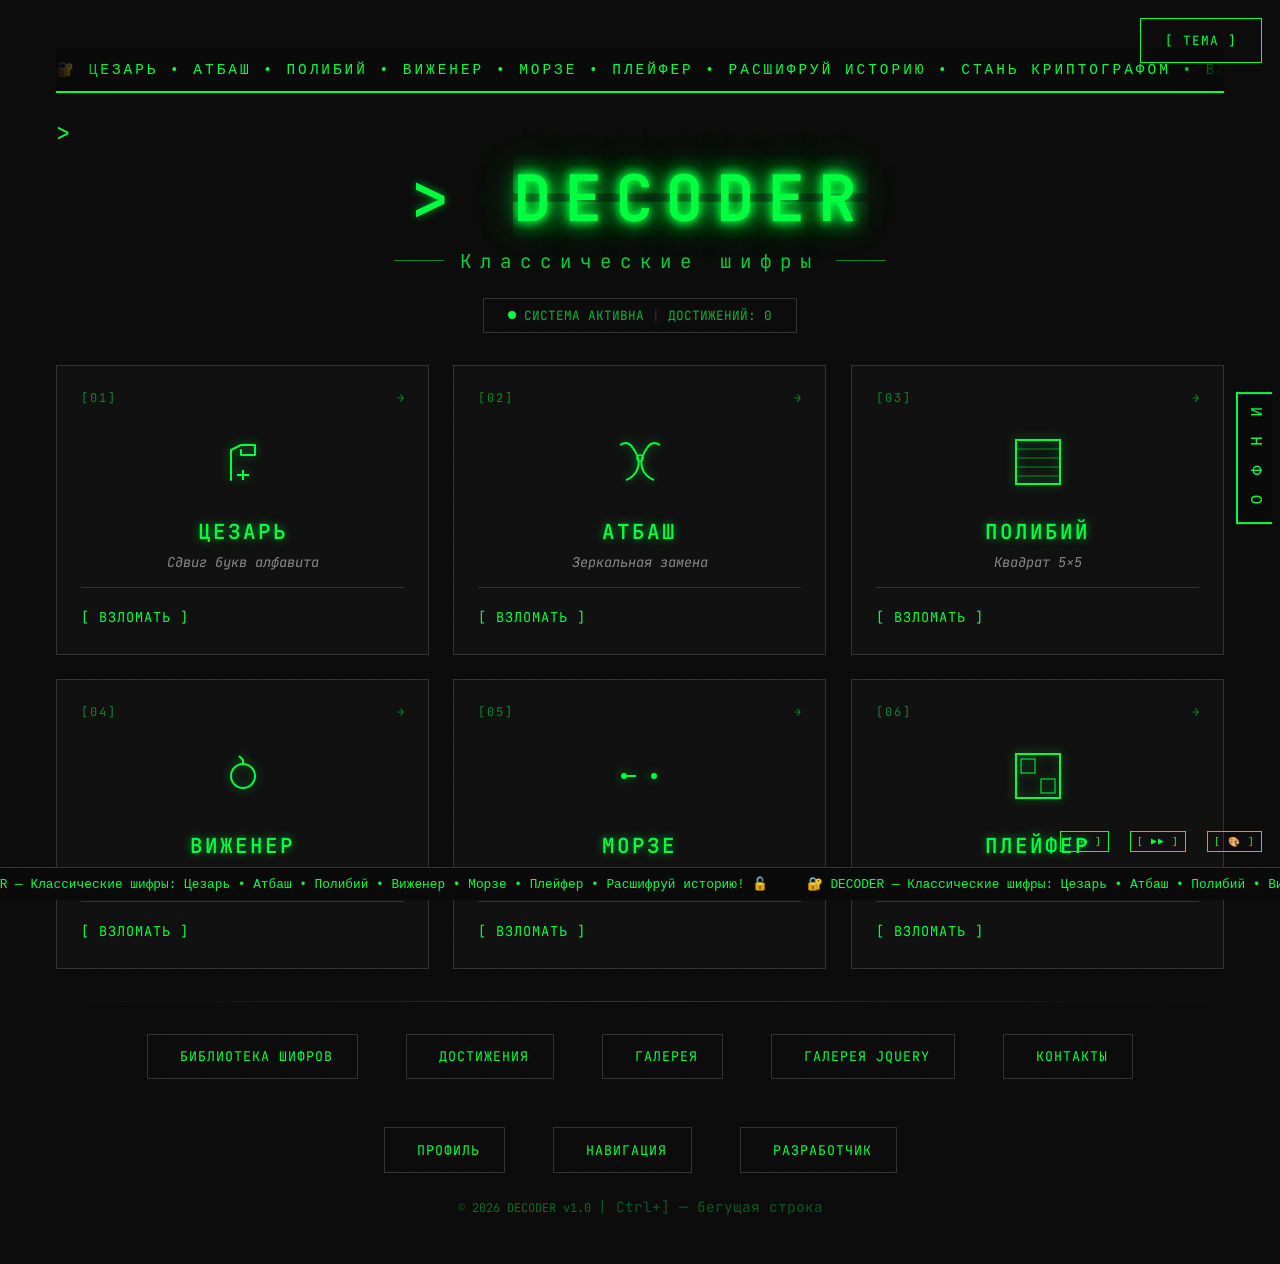
==== commit e2786f6f: "что то да было" ====
--- a/index.html
+++ b/index.html
@@ -34,5 +34,64 @@
   <button id="marqueeSpeed" style="font-size:0.6rem;padding:3px 6px;">[ ▶▶ ]</button>
   <button id="marqueeColor" style="font-size:0.6rem;padding:3px 6px;">[ 🎨 ]</button>
 </div>
+<!-- Кнопка открытия панели -->
+<button id="openPanel" style="position: fixed; top: 50%; right: 0; z-index: 9997; font-family: monospace; background: #0a0a0a; color: #00FF41; border: 2px solid #00FF41; border-right: none; padding: 0.8rem 0.5rem; cursor: pointer; writing-mode: vertical-rl; text-orientation: mixed; letter-spacing: 5px; transform: translateY(-50%); font-size: 1rem;">И Н Ф О</button>
+
+<!-- Выдвижная панель -->
+<div id="slidePanel" style="position: fixed; top: 0; right: -380px; width: 350px; height: 100vh; background: #0a0a0a; border-left: 2px solid #00FF41; z-index: 10000; transition: right 0.4s ease; padding: 1.5rem; overflow-y: auto;">
+  
+  <!-- Шапка панели -->
+  <div style="display: flex; justify-content: space-between; align-items: center; margin-bottom: 1rem; border-bottom: 1px solid #333; padding-bottom: 0.8rem;">
+    <span style="color: #00FF41; font-size: 1.2rem; letter-spacing: 3px; font-weight: bold;">> ИНФОПАНЕЛЬ</span>
+    <button id="closePanel" style="background:transparent;border:1px solid #00FF41;color:#00FF41;cursor:pointer;font-family:monospace;padding:0.3rem 0.6rem;">[X]</button>
+  </div>
+  
+  <!-- Содержимое -->
+  <div style="color: #aaa; font-size: 0.85rem; line-height: 1.7;">
+    <p>Добро пожаловать в <b style="color:#00FF41;">DECODER</b> — браузерную игру-головоломку для изучения <b style="color:#FFD700;">классических шифров</b> и основ криптографии.</p>
+    
+    <div style="border-left: 2px solid #00FF41; padding-left: 0.8rem; margin: 1rem 0;">
+      <p style="color:#00FF41;font-weight:bold;margin:0;">📊 СТАТИСТИКА ПРОЕКТА</p>
+      <p style="margin:0.3rem 0;font-size:0.8rem;color:#888;">
+        • 6 методов шифрования<br>
+        • 3 уровня сложности<br>
+        • 360 заданий в базе<br>
+        • 24 достижения<br>
+        • 33 буквы русского алфавита
+      </p>
+    </div>
+    
+    <div style="border-left: 2px solid #FFD700; padding-left: 0.8rem; margin: 1rem 0;">
+      <p style="color:#FFD700;font-weight:bold;margin:0;">💡 СОВЕТЫ НОВИЧКУ</p>
+      <p style="margin:0.3rem 0;font-size:0.8rem;color:#888;">
+        • Начинайте с уровня <b style="color:#00FF41;">«Новичок»</b><br>
+        • Там есть подсказки и подсветка букв<br>
+        • Используйте черновик (SCRATCHPAD)<br>
+        • Читайте библиотеку шифров
+      </p>
+    </div>
+    
+    <div style="border-left: 2px solid #00BFFF; padding-left: 0.8rem; margin: 1rem 0;">
+      <p style="color:#00BFFF;font-weight:bold;margin:0;">⚙ ВОЗМОЖНОСТИ</p>
+      <p style="margin:0.3rem 0;font-size:0.8rem;color:#888;">
+        • Светлая/тёмная тема<br>
+        • Бегущая строка (Ctrl+])<br>
+        • Галерея изображений<br>
+        • Контактная форма<br>
+        • Профиль пользователя
+      </p>
+    </div>
+    
+    <div style="border-left: 2px solid #B347EA; padding-left: 0.8rem; margin: 1rem 0;">
+      <p style="color:#B347EA;font-weight:bold;margin:0;">🔐 ДОСТУПНЫЕ ШИФРЫ</p>
+      <p style="margin:0.3rem 0;font-size:0.8rem;color:#888;">
+        🟢 Цезарь — сдвиг букв<br>
+        🟢 Атбаш — зеркальная замена<br>
+        🟢 Полибий — квадрат 5×5<br>
+        🟢 Виженер — ключевое слово<br>
+        🟢 Морзе — точки и тире<br>
+        🟢 Плейфер — биграммы
+      </p>
+    </div>
 </body>
 </html>
--- a/styles.css
+++ b/styles.css
@@ -2192,6 +2192,73 @@
   color: #1a6b1a;
 }
 
+/* ==================== СВЕТЛАЯ ТЕМА — ПАНЕЛЬ И БЕГУЩАЯ СТРОКА ==================== */
+
+body.light-theme #slidePanel {
+  background: #f5f5f0;
+  border-left-color: #1a6b1a;
+}
+
+body.light-theme #slidePanel span,
+body.light-theme #slidePanel p,
+body.light-theme #slidePanel div {
+  color: #333;
+}
+
+body.light-theme #slidePanel b {
+  color: #1a6b1a;
+}
+
+body.light-theme #slidePanel [style*="color:#00FF41"] {
+  color: #1a6b1a !important;
+}
+
+body.light-theme #slidePanel [style*="color:#FFD700"] {
+  color: #b8860b !important;
+}
+
+body.light-theme #slidePanel [style*="color:#00BFFF"] {
+  color: #0066cc !important;
+}
+
+body.light-theme #slidePanel [style*="color:#B347EA"] {
+  color: #7b2d8e !important;
+}
+
+body.light-theme #slidePanel [style*="border-left: 2px solid"] {
+  border-left-color: #1a6b1a !important;
+}
+
+body.light-theme #marquee {
+  background: #f5f5f0 !important;
+  border-top-color: #ccc !important;
+}
+
+body.light-theme #marqueeText {
+  color: #1a6b1a !important;
+}
+
+body.light-theme #marqueeClose {
+  background: #f5f5f0 !important;
+  color: #1a6b1a !important;
+  border-color: #1a6b1a !important;
+}
+
+body.light-theme #marqueeControls button {
+  background: #f5f5f0 !important;
+  color: #1a6b1a !important;
+  border-color: #1a6b1a !important;
+}
+
+body.light-theme #cryptoBanner {
+  background: #f5f5f0 !important;
+  border-bottom-color: #1a6b1a !important;
+}
+
+body.light-theme #bannerText {
+  color: #1a6b1a !important;
+}
+
 @keyframes fadeIn {
   from { opacity: 0; }
   to { opacity: 1; }
@@ -2250,4 +2317,115 @@
   padding: 2px 6px !important;
   margin: 0 !important;
   background: rgba(0,0,0,0.7) !important;
+}
+
+/* Анимированный баннер */
+@keyframes bannerScroll {
+  0% { transform: translateX(0); }
+  100% { transform: translateX(-50%); }
+}
+
+#bannerText:hover {
+  animation-play-state: paused;
+  color: #FFD700;
+  text-shadow: 0 0 15px rgba(255,215,0,0.6);
+}
+
+#cryptoBanner::before,
+#cryptoBanner::after {
+  content: '';
+  position: absolute;
+  top: 0;
+  bottom: 0;
+  width: 50px;
+  z-index: 1;
+}
+#cryptoBanner::before {
+  left: 0;
+  background: linear-gradient(to right, #0a0a0a, transparent);
+}
+#cryptoBanner::after {
+  right: 0;
+  background: linear-gradient(to left, #0a0a0a, transparent);
+}
+
+/* ==================== ПОЛЬЗОВАТЕЛЬСКИЕ АНИМАЦИИ ==================== */
+
+/* Пульсация кнопки ВЗЛОМАТЬ */
+@keyframes pulseGlow {
+  0%, 100% { box-shadow: 0 0 5px rgba(0,255,65,0.3); }
+  50% { box-shadow: 0 0 25px rgba(0,255,65,0.8); }
+}
+
+button.primary {
+  animation: pulseGlow 2s infinite;
+}
+button.primary:hover {
+  animation: none;
+}
+
+/* Анимация появления карточек */
+@keyframes cardAppear {
+  from { opacity: 0; transform: translateY(30px) rotateX(10deg); }
+  to { opacity: 1; transform: translateY(0) rotateX(0); }
+}
+
+.cipher-card {
+  animation: cardAppear 0.6s ease forwards;
+}
+
+/* Анимация дрожания при ошибке */
+@keyframes shake {
+  0%, 100% { transform: translateX(0); }
+  20% { transform: translateX(-5px); }
+  40% { transform: translateX(5px); }
+  60% { transform: translateX(-5px); }
+  80% { transform: translateX(5px); }
+}
+
+.shake {
+  animation: shake 0.4s ease;
+}
+
+/* Анимация свечения при успехе */
+@keyframes successGlow {
+  0% { box-shadow: 0 0 5px rgba(0,255,65,0.3); }
+  50% { box-shadow: 0 0 40px rgba(0,255,65,0.9); }
+  100% { box-shadow: 0 0 5px rgba(0,255,65,0.3); }
+}
+
+.success-glow {
+  animation: successGlow 1s ease 3;
+}
+
+/* Анимация печатания текста */
+@keyframes typing {
+  from { width: 0; }
+  to { width: 100%; }
+}
+
+.typing-effect {
+  overflow: hidden;
+  white-space: nowrap;
+  animation: typing 2s steps(30) forwards;
+}
+
+/* Анимация мерцания (для секретных достижений) */
+@keyframes secretShimmer {
+  0%, 100% { opacity: 0.3; }
+  50% { opacity: 0.7; }
+}
+
+.achievement-card.locked[data-secret="true"] {
+  animation: secretShimmer 2s infinite;
+}
+
+/* Вращение иконок */
+@keyframes spin {
+  from { transform: rotate(0deg); }
+  to { transform: rotate(360deg); }
+}
+
+.spin:hover {
+  animation: spin 0.6s ease;
 }
